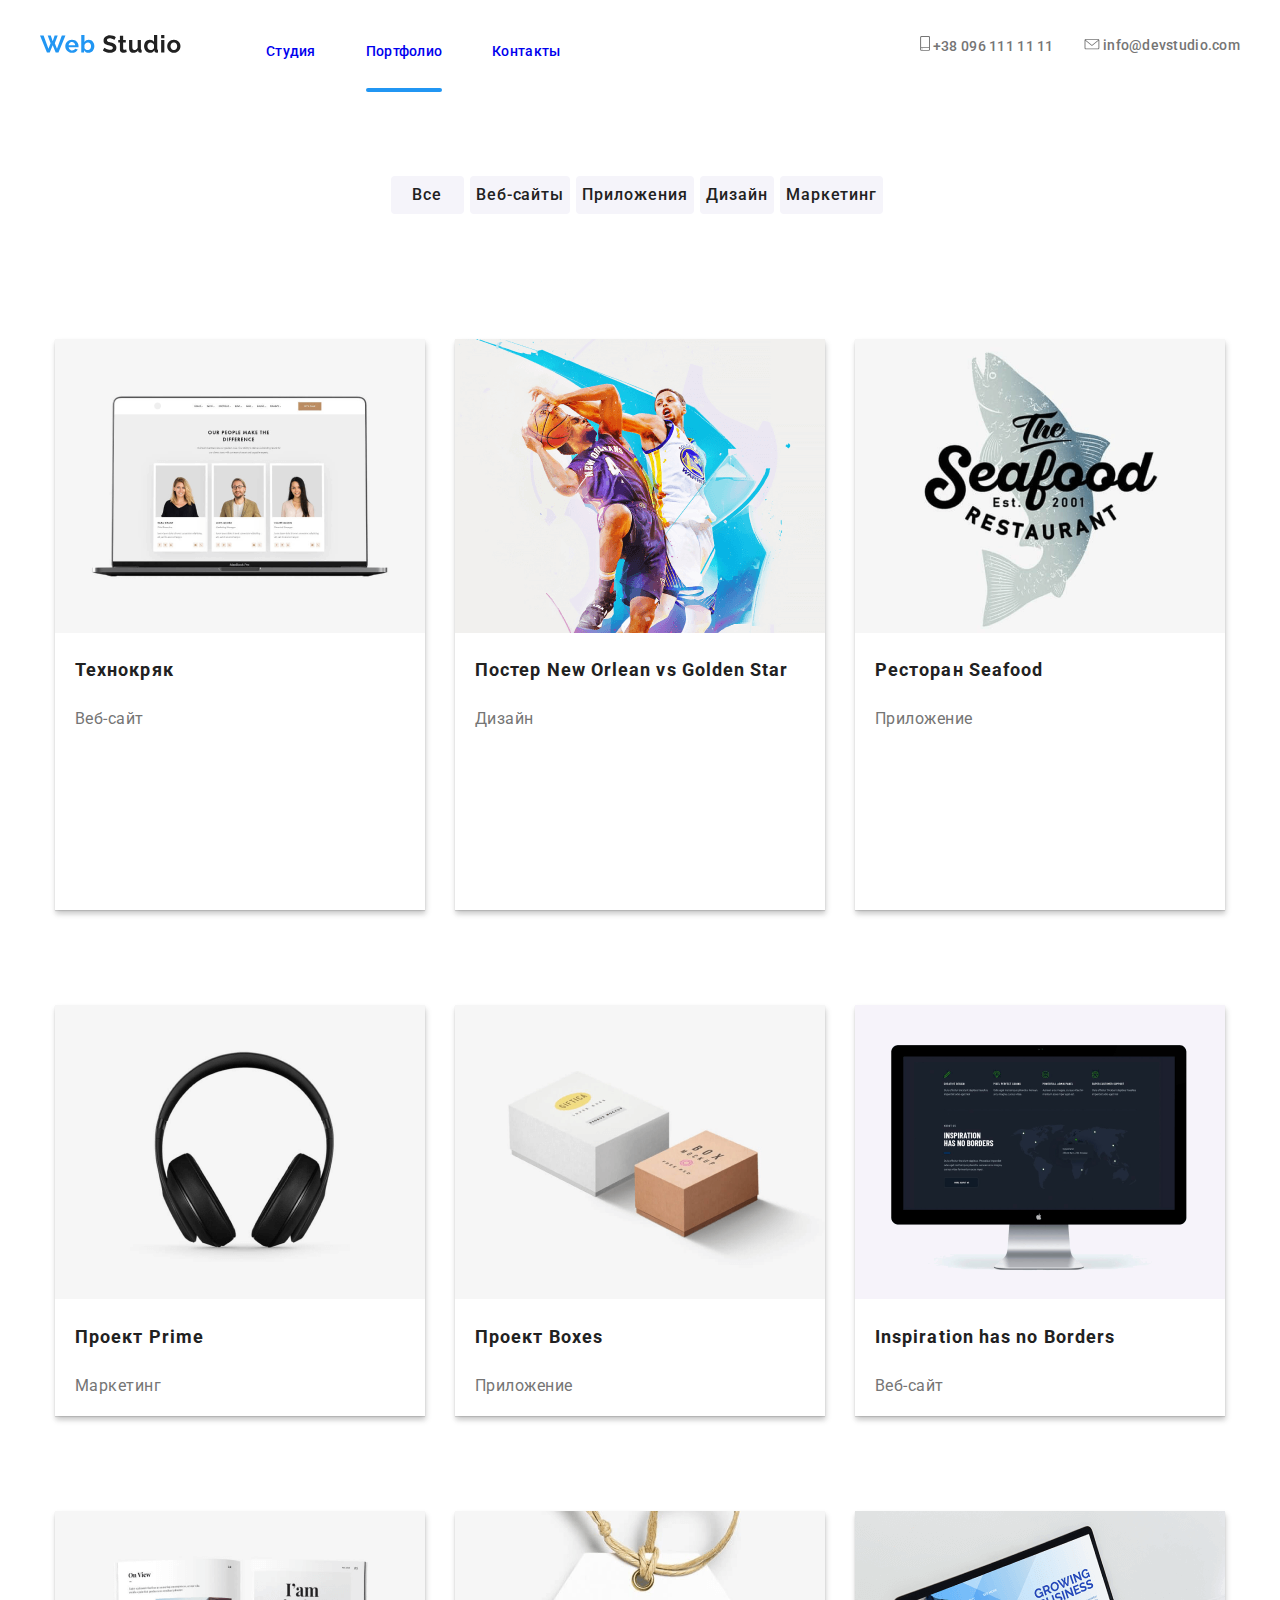
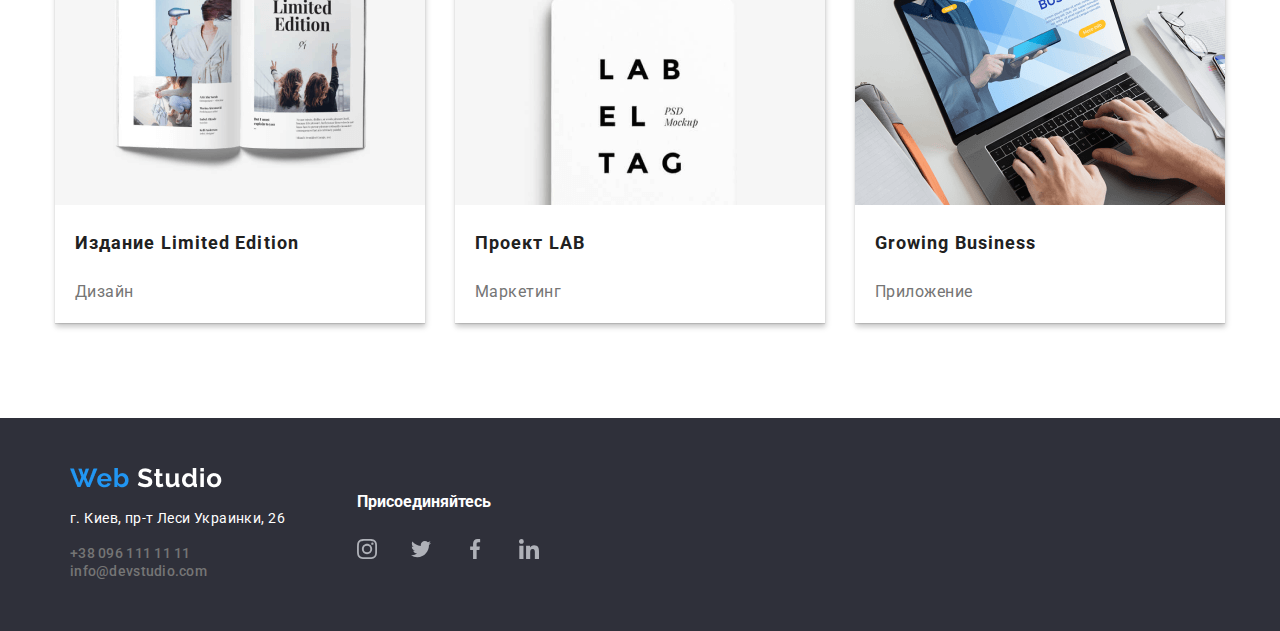
==== portfolio.html @ 84e969b4 "Copy" ====
<!DOCTYPE html>
<html lang="ru">
  <head>
    <meta charset="UTF-8" />
    <meta name="viewport" content="width=device-width, initial-scale=1.0" />
    <title>Портфолио</title>
    <link rel="stylesheet" href="./CSS/styles.css" />
    <link rel="stylesheet" href="./CSS/normalize.css" />
    <link
      href="https://fonts.googleapis.com/css2?family=Roboto:ital,wght@0,100;0,300;0,400;0,500;0,700;0,900;1,100;1,300;1,400;1,500;1,700;1,900&display=swap"
      rel="stylesheet"
    />
  </head>

  <body>
    <!--Шапка сайта-->
    <header class="page-header">
      <div class="container">
        <nav class="nav-container">
          <a href="index.html" aria-label="лого" class="logo-link">
            <svg width="141" height="28">
              <use href="./images/sprite.svg#icon-logo"></use>
            </svg>
          </a>
          <ul class="site-nav list">
            <li class="nav-link-item list">
              <a class="nav-link" href="index.html">
                <p class="nav-link-text">Студия</p>
              </a>
            </li>
            <li class="nav-link-item list">
              <a class="nav-link link current" href="portfolio.html">
                <p class="nav-link-text link current">Портфолио</p>
              </a>
            </li>
            <li class="nav-link-item list">
              <a class="nav-link" href=" ">
                <p class="nav-link-text">Контакты</p>
              </a>
            </li>
          </ul>
          <div class="site-nav-div">
            <ul class="site-nav">
              <li class="contact-list-item list">
                <a class="contact-data" href="tel: ">
                  <svg width="10" height="14.94" class="contact-data-icon">
                    <use href="./images/sprite.svg#icon-smartphone"></use>
                  </svg>
                  +38 096 111 11 11</a
                >
              </li>
              <li class="contact-list-item list">
                <a class="contact-data" href="mailto:info@devstudio.com">
                  <svg width="16" height="11.12" class="contact-data-icon">
                    <use href="./images/sprite.svg#icon-envelope"></use>
                  </svg>
                  info@devstudio.com</a
                >
              </li>
            </ul>
          </div>
        </nav>
      </div>
    </header>

    <!--Products-navigation-->
    <section class="products-nav-section">
      <div class="container">
        <h1 hidden>Проекты</h1>
        <ul class="products-list list">
          <li class="products-button">
            <button type="button" class="pro-button">Все</button>
          </li>
          <li class="products-button">
            <button type="button" class="pro-button">Веб-сайты</button>
          </li>
          <li class="products-button">
            <button type="button" class="pro-button">Приложения</button>
          </li>
          <li class="products-button">
            <button type="button" class="pro-button">Дизайн</button>
          </li>
          <li class="products-button">
            <button type="button" class="pro-button">Маркетинг</button>
          </li>
        </ul>
      </div>
    </section>

    <!--Products-->
    <section class="products-list-section">
      <div class="container">
        <ul class="products-list-main list">
          <li class="product-item">
            <a class="product-link" href=" " aria-label="Проект-1">
              <img src="./images/projects/project1.png" alt="проект1" />

              <h2 class="product-header">Технокряк</h2>
              <p class="product-subheader">Веб-сайт</p>
              <p class="product-text">
                Технокряк это современная площадка распространения коронавируса.
                Компании используют эту платформу для цифрового шпионажа и атак
                на защищённые сервера конкурентов.
              </p>
            </a>
          </li>
          <li class="product-item">
            <a class="product-link" href=" " aria-label="Проект-2">
              <img src="./images/projects/project2.png" alt="проект-2" />
              <h2 class="product-header">
                Постер <span lang="en"> New Orlean vs Golden Star</span>
              </h2>
              <p class="product-subheader">Дизайн</p>
            </a>
          </li>
          <li class="product-item">
            <a class="product-link" href=" " aria-label="Проект-3">
              <img src="./images/projects/project3.png" alt="проект3" />
              <h2 class="product-header">
                Ресторан <span lang="en">Seafood</span>
              </h2>
              <p class="product-subheader">Приложение</p>
            </a>
          </li>
          <li class="product-item">
            <a class="product-link" href=" " aria-label="Проект-4">
              <img src="./images/projects/project4.png" alt="проект4" />
              <h2 class="product-header">
                Проект <span lang="en">Prime</span>
              </h2>
              <p class="product-subheader">Маркетинг</p>
            </a>
          </li>
          <li class="product-item">
            <a class="product-link" href=" " aria-label="Проект-5">
              <img src="./images/projects/project5.png" alt="проект5" />
              <h2 class="product-header">
                Проект <span lang="en">Boxes</span>
              </h2>
              <p class="product-subheader">Приложение</p>
            </a>
          </li>
          <li class="product-item">
            <a class="product-link" href=" " aria-label="Проект-6">
              <img src="./images/projects/project6.png" alt="проект6" />
              <h2 class="product-header">
                <span lang="en">Inspiration has no Borders</span>
              </h2>
              <p class="product-subheader">Веб-сайт</p>
            </a>
          </li>
          <li class="product-item">
            <a class="product-link" href=" " aria-label="Проект-7">
              <img src="./images/projects/project7.png" alt="проект7" />
              <h2 class="product-header">
                Издание <span lang="en">Limited Edition</span>
              </h2>
              <p class="product-subheader">Дизайн</p>
            </a>
          </li>

          <li class="product-item">
            <a class="product-link" href=" " aria-label="Проект-8">
              <img src="./images/projects/project8.png" alt="проект8" />
              <h2 class="product-header">Проект <span lang="en">LAB</span></h2>
              <p class="product-subheader">Маркетинг</p>
            </a>
          </li>

          <li class="product-item">
            <a class="product-link" href=" " aria-label="Проект-9">
              <img src="./images/projects/project9.png" alt="проект9" />
              <h2 class="product-header">
                <span lang="en">Growing Business</span>
              </h2>
              <p class="product-subheader">Приложение</p>
            </a>
          </li>
        </ul>
      </div>
    </section>

    <!--Контакты-->
    <footer class="contacts-sec">
      <div class="container">
        <div class="contacts">
          <h2 hidden>Контакты</h2>
          <div class="contacts-div1">
            <a href="index.html" aria-label="лого" class="footer-logo">
              <img src="./images/header/WebStudio.png" alt="webstudio" />
            </a>

            <div class="address-div">
              <address>
                <a
                  class="address-item-link"
                  href="https://goo.gl/maps/PfShquKMq7pHnLQV8"
                >
                  <p class="address-item">г. Киев, пр-т Леси Украинки, 26</p>
                </a>
              </address>
              <ul class="list">
                <li class="contact-list-item">
                  <a class="contact-data" href="tel: ">+38 096 111 11 11</a>
                </li>
                <li class="contact-list-item">
                  <a class="contact-data" href="mailto:info@devstudio.com">
                    info@devstudio.com</a
                  >
                </li>
              </ul>
            </div>
          </div>
          <div class="join-us-div">
            <p class="join-text">Присоединяйтесь</p>
            <ul class="joinus list">
              <li class="social-link">
                <a
                  href=""
                  aria-label="иконка_инстаграм"
                  class="social-list_link-item"
                >
                  <svg width="20" height="20">
                    <use href="./images/sprite.svg#icon-instagram"></use>
                  </svg>
                </a>
              </li>
              <li class="social-link">
                <a
                  href=""
                  aria-label="иконка_твиттер"
                  class="social-list_link-item"
                >
                  <svg width="20" height="20">
                    <use href="./images/sprite.svg#icon-twitter"></use></svg
                ></a>
              </li>
              <li class="social-link">
                <a
                  href=""
                  aria-label="иконка_фейсбук"
                  class="social-list_link-item"
                >
                  <svg width="20" height="20">
                    <use href="./images/sprite.svg#icon-facebook"></use></svg
                ></a>
              </li>
              <li class="social-link">
                <a
                  href=""
                  aria-label="иконка_линкедин"
                  class="social-list_link-item"
                  ><svg width="20" height="20">
                    <use href="./images/sprite.svg#icon-linkedin"></use>
                  </svg>
                </a>
              </li>
            </ul>
          </div>
        </div>
      </div>
    </footer>
  </body>
</html>
---- CSS/styles.css ----
:root {
  font-family: "Roboto", sans-serif;
  font-style: normal;
    --main-font-color: white;}
}

html {
  box-sizing: border-box;
}

*, *:: before, 
*:: after {
  box-sizing: inherit;
}

.list {
padding: 0; 
margin: 0; 
list-style-type: none;
}

.container {
  max-width: 1200px;
  padding-left: 15px;
  padding-right: 15px;
  margin-left: auto;
  margin-right: auto;
  }


.site-nav {
 display: flex; 
}
.site-nav .nav-link-item {
  display: block;
  font-weight: 500;
  font-size: 14px;
  line-height: 16px;
  letter-spacing: 0.02em;
  color: #212121;
  margin-right: 50px;
  padding-top: 30px;
}

.site-nav .nav-link-item:last-child {
  margin-right: 0;
}

.contact-list-item {
  margin-right: 30px;
}
.site-nav .contact-list-item:last-child {
  margin-right: 0;
}

.logo {
  font-family: "Roboto", sans-serif;
}
.logo-link {
  margin-right: 85px;
}
.site-nav-div {
  margin-left: auto;
}
.hero-heading {
  margin-top: 0;
  margin-bottom: 30px;
  padding-top: 195px;
  font-weight: 900;
  font-size: 44px;
  line-height: 1.36;
  text-align: center;
  letter-spacing: 0.06em;
  text-transform: uppercase;
  color: #ffffff;
}
.hero-container {
  background-image: linear-gradient(
    to bottom, 
     rgba(47, 48, 58, 0.8), 
     rgba(47, 48, 58, 0.8) ), url(../images/header_image/Header_img.jpg); 
  background-repeat: no-repeat;
  background-origin: border-box;
  background-size: auto;
  background-position: center;
  background-size: cover;
  width: 1600px;
  height: 600px;
  left: 0px;
  top: 80px;
  background-clip: border-box;
  }


.nav-container {
  display: flex;
  align-items: center;
  /*justify-content: space-between;*/
}
.nav-link {
  font-weight: 500;
  font-size: 14px;
  line-height: 1.14;
  letter-spacing: 0.02em;
  text-decoration: none;
}
.nav-link:hover,
.nav-link:focus {
  color: #2196f3;
}
.nav-link-item {
  list-style: none;
  text-decoration: none;
  display: block;
}

/*.nav-link-text {
font-weight: 500;
font-size: 14px;
line-height: 16px;
letter-spacing: 0.02em;
color: #212121;  
}*/
/*.current {
  color:#2196F3;*/
 
}

.nav-link {
 display: block;
 padding-top: 32px;
 padding-bottom: 32px;
 font-weight: 500;
 font-size: 14px;
 line-height: 1.1428;
 letter-spacing: 0.02em;
 color: #212121;}
}
/*.nav-link .current {
 padding-bottom: 0;
}*/
.nav-link.current {
 padding-bottom: 0;
 color:#2196F3;
 }
.nav-link.current::after {
 content: '';
 display: block;
 height: 4px;
 border-radius: 2px;
 margin-top: 28px;
 background-color: #2196F3;
 }



.contact-list-item {
  list-style: none;
  text-decoration: none;
}
.contact-list-item {
  fill: #757575;
}
.contact-list-item:hover,
.contact-list-item:focus
 {
  color: #2196f3;
}
.contact-data {
  list-style: none;
  text-decoration: none;
  font-weight: 500;
  font-size: 14px;
  line-height: 1.14;
  letter-spacing: 0.02em;
  color: #757575;
}
.contact-data:hover,
.contact-data:focus {
  color: #2196f3;
}
.contact-data-icon:hover,
.contact-data-icon:focus {
  fill: #2196f3;
}

.list {
  padding: 0;
  /*margin: 0;*/
}
.hero-section {
  text-align: center;
  /*background-color: grey;*/
 }

  .button {
  display: inline-block;
  border-radius: 4px;
  padding: 10px 32px;
  min-width: 200px;
  text-align: center;
  background: #2196f3;
  color: #ffffff;
  text-transform: uppercase;
  letter-spacing: 0.06em;
  }

  .button:hover,
  .button:focus {
    background: #2196f3;
    color: #ffffff;
    text-transform: uppercase;
    letter-spacing: 0.06em;
  }

   .hero-button-text {
    font-weight: bold;
    font-size: 16px;
    line-height: 1.87;
    display: flex;
    align-items: center;
    text-align: center;
    letter-spacing: 0.06em;

    color: #FFFFFF;
  }
  .about-us-section {
 display: flex;
    align-items: center;
    text-align: center;
  }
  .abt-us-container {
    width: 1200px;
    margin-top: 0;
    margin-left: auto;
    margin-right: auto;
    margin-bottom: 94px;
    /*width: 1170px;*/
    padding-left: 15px;
    padding-right: 15px;
    justify-content: space-between;
    align-items: baseline;
  }

  .sub-heading {
    margin-top: 0;
    margin-bottom: 10px;
    font-weight: bold;
    font-size: 14px;
    line-height: 1.14;
    letter-spacing: 0.03em;
    text-transform: uppercase;
    color: #212121;
    align-items: center;
    align-items: baseline;
  }
  .about-img {
    list-style: none;
  }
  .about-img {
    display: flex;
  }

  .about-image-icon {
   list-style: none;
   margin-right: 0px;
  }
  
  .about-image-icon:last-child {
    margin-right: 0;
  }

  .antenna::before {
  content: "";
  display: inline-block;
  width: 270px;
  height: 120px;
  background-repeat: no-repeat;
  background-size: cover;
  left: 215px;
  top: 774px;
  background: #F5F4FA;
  background-image: url(../images/about/antenna.svg);
  background-repeat: no-repeat;
  background-position: center;
  border-radius: 4px;
  margin-bottom: 20px;}

    .clock::before {
  content: "";
  display: inline-block;
  width: 270px;
  height: 120px;
  background-repeat: no-repeat;
  background-size: cover;
  left: 215px;
  top: 774px;
  background: #F5F4FA;
  background-image: url(../images/about/clock.svg );
  background-repeat: no-repeat;
  background-position: center;
  border-radius: 4px;
margin-bottom: 20px;}

  .diagram::before {
  content: "";
  display: inline-block;
  width: 270px;
  height: 120px;
  background-repeat: no-repeat;
  background-size: cover;
  left: 215px;
  top: 774px;
  background: #F5F4FA;
  background-image: url(../images/about/diagram.svg );
  background-repeat: no-repeat;
  background-position: center;
  border-radius: 4px;
margin-bottom: 20px;}

  .tech::before {
  content: "";
  display: inline-block;
  width: 270px;
  height: 120px;
  background-repeat: no-repeat;
  background-size: cover;
  left: 215px;
  top: 774px;
  background: #F5F4FA;
  background-image: url(../images/about/Group.svg );
  background-repeat: no-repeat;
  background-position: center;
  border-radius: 4px;
margin-bottom: 20px;}
  }
    /* 
    position: absolute;
    width: 270px;
    height: 120px;
    left: 1115px;
    top: 774px;
    background-color: #F5F4FA;
    border-radius: 4px;*/
    }
  
  .image {
    margin-top: 0;
    margin-bottom: 55px; 
    padding-right: 96px;
    padding-left: 96px
  }
  .about-us-sect {
    list-style: none;
    text-decoration: none;
    padding-top: 87px;
    padding-bottom: 87px;
  }


.abt-text {
  margin-top: 0;
  margin-bottom: 94px;
  font-weight: normal;
  font-size: 14px;
  line-height: 1.72;
  letter-spacing: 0.03em;
  color: #757575;
  align-items: center;
  align-items: baseline;
}
.no.padding {
  padding-top: 0;
  padding-bottom: 0;
}
.activity-sec {

  }
.activity-container {
  max-width: 1200px;
  margin-top: 0;
  margin-left: auto;
  margin-right: auto;
}

.activity-list {
  display: flex;
  justify-content: space-between;
}
.activity-header {
  font-weight: bold;
  font-size: 36px;
  line-height: 1.16;
  text-align: center;
  letter-spacing: 0.03em;
  color: #212121;
}
 .activity-list-item {
  list-style: none;
  margin-top: 48px;
  /*margin-bottom: 94px;*/
  margin-right: 30px;
  
  /*border-radius: 4px;;
background-image: linear-gradient(
    to bottom, 
      #F5F4FA;  #F5F4FA)
  background-repeat: no-repeat;
  background-origin: border-box;
  background-size: auto;
  background-position: center;
  background-size: cover;
  width: 270px;
  height: 120px;
  left: 0px;
  top: 80px;
  background-clip: border-box;*/
}



.activity-subh-r {
  font-weight: bold;
  font-size: 14px;
  line-height: 1.14;
  text-align: center;
  letter-spacing: 0.03em;
  text-transform: uppercase;
  color: white;
  /*padding-top: 27px;*/
  var (--main-font-color);
align-content: center;
padding-top: 27px;
padding-bottom: 27px;}

  .activity-subh-r {
width: 370px;
left: 215px;
top: 1435px;
background-color: rgba(47, 48, 58, 0.8);
text-align: center;

  }
 
 .team-section-container {
    max-width: 1200px;
    justify-content: space-between;
    margin-left: auto;
    margin-right: auto;
    padding-left: 15px;
    padding-right: 15px;
    background: #E5E5E5;
    
  }

  .team-list {
  list-style:none;
  display: flex;
/*margin-left: 215px;
  margin-right: 215px;*/
  justify-content: space-between;
  }

  .team-list-item {
    max-width: 275px;
  /*margin-right: 30px;*/
box-shadow: 0px 2px 1px rgba(0, 0, 0, 0.2), 0px 1px 1px rgba(0, 0, 0, 0.14), 0px 1px 3px rgba(0, 0, 0, 0.12);
border-radius: 0px 0px 4px 4px;
margin-bottom: 95px;
  }
  .team-list-item:last-child {
    margin-right:0
  }
  .team-section-name {
   font-weight: bold;
   font-size: 36px;
   line-height: 42px;
   text-align: center;
   letter-spacing: 0.03em;
   color: #212121; 
  }
 

  .team-subheader {

    font-weight: 500;
    font-size: 16px;
    line-height: 19px;
    text-align: center;
    letter-spacing: 0.03em;
    color: #212121;
  }
  .profession {
    font-weight: normal;
    font-size: 16px;
    line-height: 19px;
    text-align: center;
    letter-spacing: 0.03em;
    color: #757575;
  }
  .social-link-list {
    display: flex;
    align-content: center;
    padding-left: 30px;
    padding-bottom: 20px;
  }
.social-list_link-item {
    display: inline-flex;
    justify-content: center;
    align-items: center;
    width: 44px;
    height: 44px;
    border-radius: 50%;
 }
  .social-link:hover,
  .social-link:focus {
  color: #2196f3
  ;}

  .social-link {
   margin-right: 10px;
  }
  /*.social-link::before {
  content: "";
  width: 60px;
  height: 1px;
  /*margin-right: 40px;*/
  
  
.social-list_link-item {
  fill: #afb1b8;
}
.social-list_link-item:hover, 
.social-list_link-item-svg {
  fill: white;
}
.social-list_link-item:hover .social-list_link-item-svg {
  fill: #2196F3;
 }
.social-list_link-item-svg {
 width: 20px;
 height: 20px;
}
.social-list_link-item:hover {
  background-color:  #2196F3;
}
 

  /*.social-link {
     background-image: url(../images/Socials/Instagram.svg);
     background-position: center;
     position: absolute;
      width: 44px;
      height: 44px;
      left: 515px;
      top: 2779px;*/

  

 /* .clients-container {
  max-width: 1200px;
  margin-top: 0;
 
  margin-left: auto;
  margin-right: auto; 
  padding-left: 15px;
  padding-right: 15px;
  padding-bottom: 0px;
      }*/

  .clients-section {
   margin-bottom: 94px;
   }

  .clients-list {
    list-style: none;
    display: flex;
    justify-content: space-between;}

 .clients-header {
margin-bottom: 50px;
font-weight: bold;
font-size: 36px;
line-height: 42px;
text-align: center;
letter-spacing: 0.03em;
color: #212121;

 }
.client-icon .client-icon-svg {
   fill:#AFB1B8;
}

.client-icon-svg:hover,
.client-icon-svg {
  fill: #2196f3;
}

.customers-list-item-link:hover,
.customers-list-item-link:focus {
  border-color: #2196f3;}

/*.client-icon:hover, 
.client-icon-svg {
  fill:  #2196f3}*/
 
/* .client-icon:hover,
 .client-icon:focus {
color: #2196f3;}*/

 .border{
max-width: 170px;
  /*margin-right: 30px;*/
box-shadow: 0px 2px 1px rgba(0, 0, 0, 0.2), 0px 1px 1px rgba(0, 0, 0, 0.14), 0px 1px 3px rgba(0, 0, 0, 0.12);
border-radius: 0px 0px 4px 4px;
margin-bottom: 95px;
height: 90px;
left: 1215px;
top: 2487px;
border: 1px solid #AFB1B8;
box-sizing: border-box;

  }

.client-icon .border:hover,
.border:focus {
fill: #2196f3;}

 .products-list-section {
 margin-top: 30px;
 }
  .products-list {
  list-style: none;
  display: flex;
  justify-content: center;
  margin-bottom: 95px;
  }
  .products-list:last-child {
    margin-right: 0;
  }
  
  .products-button {
    padding-right: 6px;
    /*box-shadow: 0px 3px 1px #2196F3 (0, 0, 0, 0.1), 0px 1px 2px #2196F3 (0, 0, 0, 0.08), 0px 2px 2px rgba(0, 0, 0, 0.12);
border-radius: 4px;*/    
  }
  .products-list-item {
  list-style: none;
  width: 370px;
  }
 .pro-button {
   background: #F5F4FA;
 }
 .pro-button:hover {
   background-color: #2196F3;
 }
  
  .products-nav-section {
   display: flex;
   margin-top: 84px;
   justify-content: space-around;
   
  }
  .products-list-main {
    display: flex;
    flex-wrap: wrap;
    justify-content: space-around;
  }
  .product-item {
    width: 370px;
    padding-right: 20px;
margin-bottom: 30px;
  }

  /*.product-item:nth-last-child(-n + 3) {
    margin-bottom: 0;
  }*/
  .products-list-main:last-child {
    margin-right: 0;
  }
  .product-header {
    padding-left: 20px;
  }
  .product-subheader {
    padding-left: 20px;
  }
  /*.contacts-section {
   background-color: #2F303A;
   display: flex;
   background: #2F303A;
   max-width: 1200px;
   margin-top: 94px;
  margin-left: auto;
  margin-right: auto;
  padding-left: 15px;
  padding-right: 15px;
   }*/
  .product-item {
     max-width: 376px;
      /*margin-right: 30px;*/
background: #FFFFFF;
box-sizing: border-box;
box-shadow: 0px 1px 1px rgba(0, 0, 0, 0.12), 0px 4px 4px rgba(0, 0, 0, 0.06), 1px 4px 6px rgba(0, 0, 0, 0.16);
margin-bottom: 95px;
  }
  
 .contacts-div1 {

  padding-left: 30px;
  align-content: space-between;
  }
  .address-div {
  background: #2F303A;
  padding-right: 60px;
  }
  .footer-logo {
    padding-left: 
  }
   .joinus {
    display: flex;
    background-color: #2F303A;
 
   }
   
 .social-link:hover,
  .social-link:focus {
  color: #2196f3
  ;}
 
.social-list_link-item {
  fill: #afb1b8;
}
.social-link {
  fill:  #afb1b8;}

.social-link:hover {
  fill: white;
 }
.social-link {
 width: 20px;
 height: 20px;
}
.social-link:hover {
  background-color:  #2196F3;
} 
.social-link {
    display: inline-block;
    justify-content: center;
    align-items: center;
    width: 44px;
    height: 44px;
    border-radius: 50%;}

  .contacts-sec {
   background-color: #2F303A;
   background: #2F303A;

 }  .contacts {
    display: flex;
    align-items: center;
    padding-top: 50px;
    padding-bottom: 50px;
    align-content: space-between;
     /*padding-right: 660px;
    padding-bottom: 94px;*/
    }
      .contacts1 {
    background-color: #2F303A;
    background: #2F303A;
    align-items: center;
    padding-top: 50px;
    padding-bottom: 50px;
    align-content: space-between;
     /*padding-right: 660px;
    padding-bottom: 94px;*/
    }

  .address-item {
  font-style: normal;
  font-weight: normal;
  font-size: 14px;
  line-height: 24px;
  letter-spacing: 0.03em;
  color: #FFFFFF;
  }

  .address-item-link {
   list-style: none;
   text-decoration: none
  }
  .join-text {
    color: white;
    font-weight: bold;
    padding-left: 12px;
  }
  
  .pro-button:hover,
  .pro-button:focus {
  color: white
  ;}
  
  .products-button {
  font-weight: 500;
  font-size: 16px;
  line-height: 26px;
  text-align: center;
  letter-spacing: 0.03em;
  color: #212121;
  }
 .product-item:hover,
 .product-item:focus {
  color: rgba(33, 150, 243, 0.9);
  }
  .pro-button {
    min-width: 73px;
    height: 38px;
  display: inline-block;
  border-radius: 4px;
 /* padding: 10px 32px;*/
  text-align: center;
  background: F5F4FA;
  color: #212121;
   letter-spacing: 0.06em;
   font-weight: 500;
font-size: 16px;
line-height: 26px;
border: none;
  }
 
  .products-list-main {
  list-style: none;
 }
 .product-link {
 text-decoration: none;
 
 }
 .product-header {
font-weight: bold;
font-size: 18px;
line-height: 2;
letter-spacing: 0.06em;
color: #212121;
 }
.product-subheader {
font-weight: normal;
font-size: 16px;
line-height: 1.87;
letter-spacing: 0.03em;
color: #757575;
 }

.product-text {
font-family: Roboto;
font-style: normal;
font-weight: normal;
font-size: 18px;
line-height: 28px;
letter-spacing: 0.03em;
color: #FFFFFF;;
}
.product-text:hover,
.product-text:focus {
  background: rgba(33, 150, 243, 0.9)
}
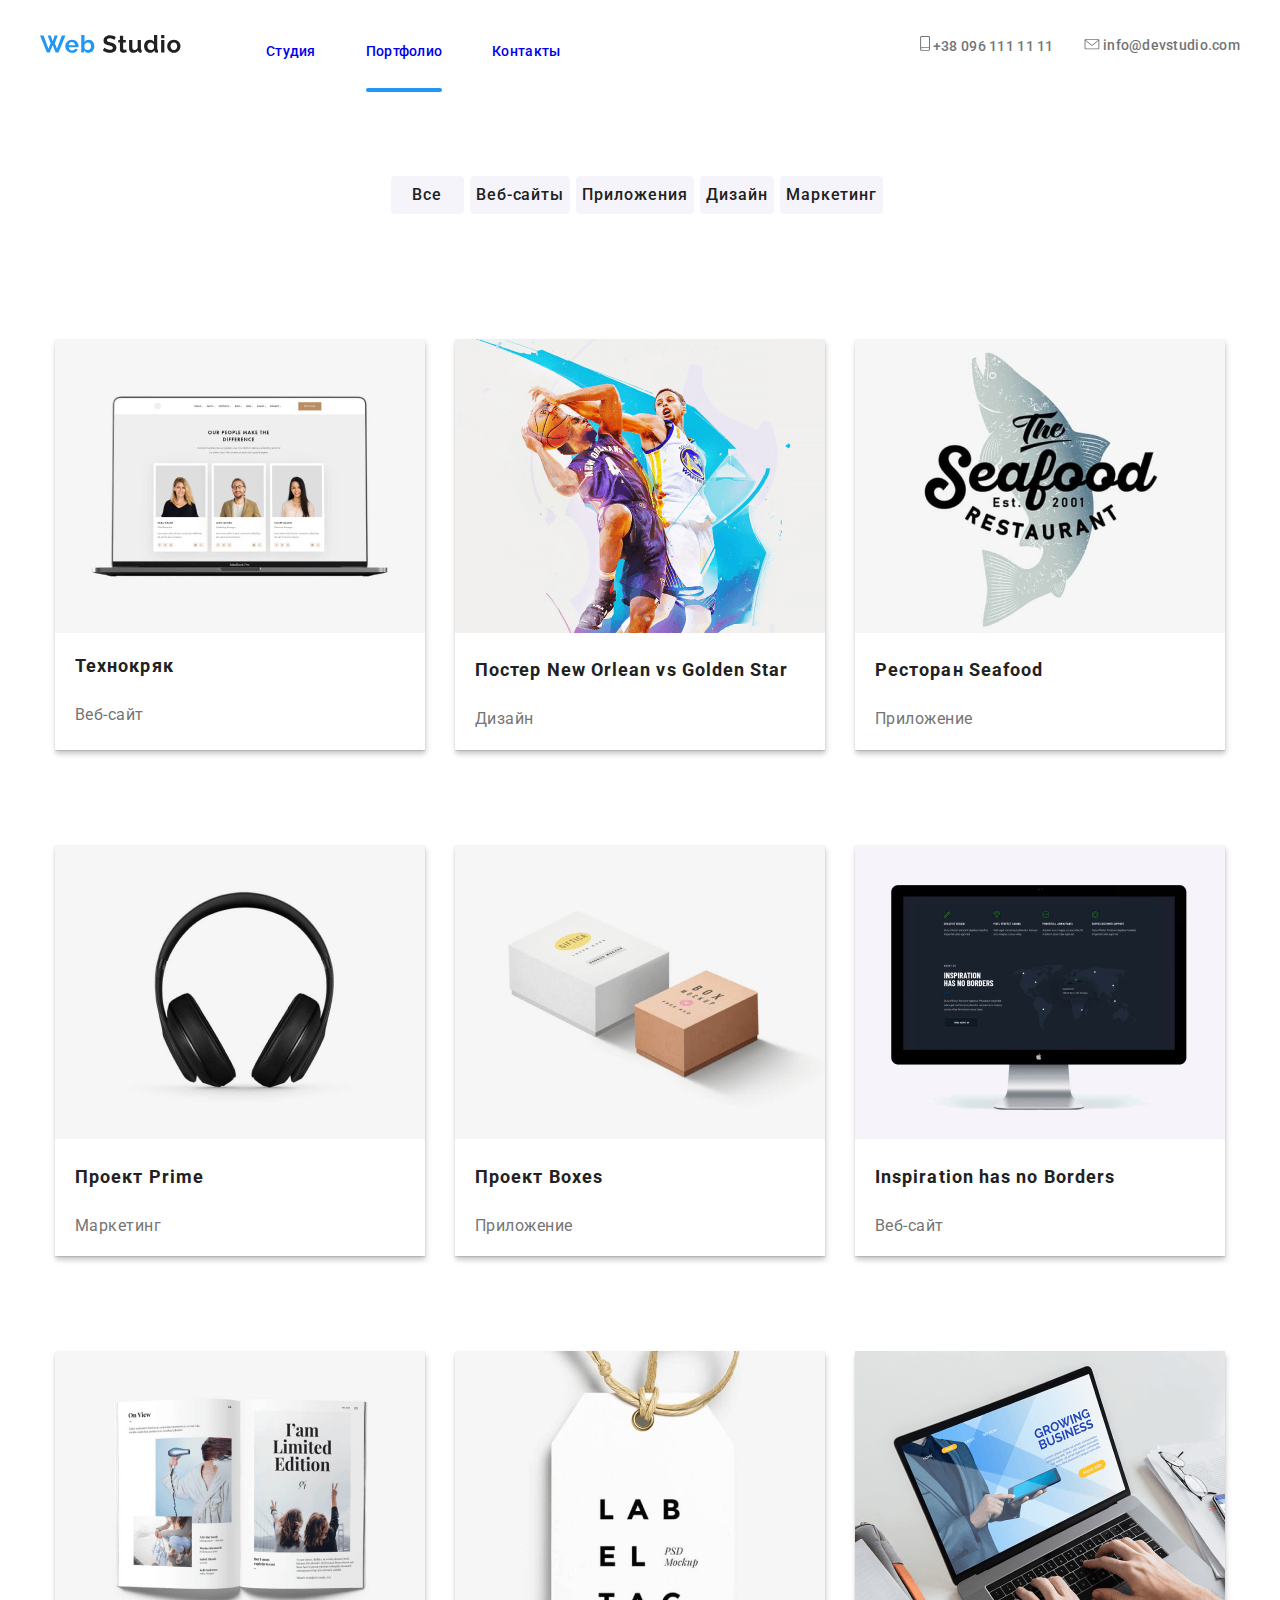
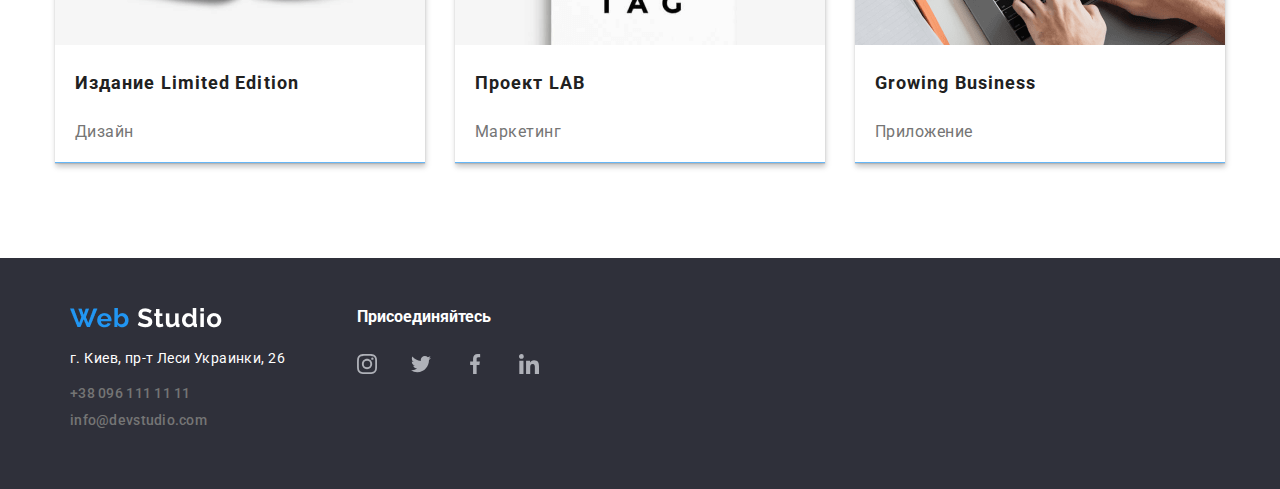
==== commit c6531a09: "0708" ====
--- a/portfolio.html
+++ b/portfolio.html
@@ -93,87 +93,151 @@
         <ul class="products-list-main list">
           <li class="product-item">
             <a class="product-link" href=" " aria-label="Проект-1">
-              <img src="./images/projects/project1.png" alt="проект1" />
-
-              <h2 class="product-header">Технокряк</h2>
-              <p class="product-subheader">Веб-сайт</p>
-              <p class="product-text">
-                Технокряк это современная площадка распространения коронавируса.
-                Компании используют эту платформу для цифрового шпионажа и атак
-                на защищённые сервера конкурентов.
-              </p>
+              <div class="product-image-wrapper">
+                <img
+                  src="./images/projects/project1.png"
+                  alt="проект1"
+                  class="product-list-image"
+                />
+
+                <h2 class="product-header">Технокряк</h2>
+                <p class="product-subheader">Веб-сайт</p>
+                <p class="product-text">
+                  Технокряк это современная площадка распространения
+                  коронавируса. Компании используют эту платформу для цифрового
+                  шпионажа и атак на защищённые сервера конкурентов.
+                </p>
+              </div>
             </a>
           </li>
           <li class="product-item">
             <a class="product-link" href=" " aria-label="Проект-2">
-              <img src="./images/projects/project2.png" alt="проект-2" />
-              <h2 class="product-header">
-                Постер <span lang="en"> New Orlean vs Golden Star</span>
-              </h2>
-              <p class="product-subheader">Дизайн</p>
+              <div class="product-image-wrapper">
+                <img src="./images/projects/project2.png" alt="проект-2" />
+                <h2 class="product-header">
+                  Постер <span lang="en"> New Orlean vs Golden Star</span>
+                </h2>
+                <p class="product-subheader">Дизайн</p>
+                <p class="product-text">
+                  Технокряк это современная площадка распространения
+                  коронавируса. Компании используют эту платформу для цифрового
+                  шпионажа и атак на защищённые сервера конкурентов.
+                </p>
+              </div>
             </a>
           </li>
           <li class="product-item">
             <a class="product-link" href=" " aria-label="Проект-3">
-              <img src="./images/projects/project3.png" alt="проект3" />
-              <h2 class="product-header">
-                Ресторан <span lang="en">Seafood</span>
-              </h2>
-              <p class="product-subheader">Приложение</p>
+              <div class="product-image-wrapper">
+                <img src="./images/projects/project3.png" alt="проект3" />
+                <h2 class="product-header">
+                  Ресторан <span lang="en">Seafood</span>
+                </h2>
+                <p class="product-subheader">Приложение</p>
+                <p class="product-text">
+                  Технокряк это современная площадка распространения
+                  коронавируса. Компании используют эту платформу для цифрового
+                  шпионажа и атак на защищённые сервера конкурентов.
+                </p>
+              </div>
             </a>
           </li>
           <li class="product-item">
             <a class="product-link" href=" " aria-label="Проект-4">
-              <img src="./images/projects/project4.png" alt="проект4" />
-              <h2 class="product-header">
-                Проект <span lang="en">Prime</span>
-              </h2>
-              <p class="product-subheader">Маркетинг</p>
+              <div class="product-image-wrapper">
+                <img src="./images/projects/project4.png" alt="проект4" />
+                <h2 class="product-header">
+                  Проект <span lang="en">Prime</span>
+                </h2>
+                <p class="product-subheader">Маркетинг</p>
+                <p class="product-text">
+                  Технокряк это современная площадка распространения
+                  коронавируса. Компании используют эту платформу для цифрового
+                  шпионажа и атак на защищённые сервера конкурентов.
+                </p>
+              </div>
             </a>
           </li>
           <li class="product-item">
             <a class="product-link" href=" " aria-label="Проект-5">
-              <img src="./images/projects/project5.png" alt="проект5" />
-              <h2 class="product-header">
-                Проект <span lang="en">Boxes</span>
-              </h2>
-              <p class="product-subheader">Приложение</p>
+              <div class="product-image-wrapper">
+                <img src="./images/projects/project5.png" alt="проект5" />
+                <h2 class="product-header">
+                  Проект <span lang="en">Boxes</span>
+                </h2>
+                <p class="product-subheader">Приложение</p>
+                <p class="product-text">
+                  Технокряк это современная площадка распространения
+                  коронавируса. Компании используют эту платформу для цифрового
+                  шпионажа и атак на защищённые сервера конкурентов.
+                </p>
+              </div>
             </a>
           </li>
           <li class="product-item">
             <a class="product-link" href=" " aria-label="Проект-6">
-              <img src="./images/projects/project6.png" alt="проект6" />
-              <h2 class="product-header">
-                <span lang="en">Inspiration has no Borders</span>
-              </h2>
-              <p class="product-subheader">Веб-сайт</p>
+              <div class="product-image-wrapper">
+                <img src="./images/projects/project6.png" alt="проект6" />
+                <h2 class="product-header">
+                  <span lang="en">Inspiration has no Borders</span>
+                </h2>
+                <p class="product-subheader">Веб-сайт</p>
+                <p class="product-text">
+                  Технокряк это современная площадка распространения
+                  коронавируса. Компании используют эту платформу для цифрового
+                  шпионажа и атак на защищённые сервера конкурентов.
+                </p>
+              </div>
             </a>
           </li>
           <li class="product-item">
             <a class="product-link" href=" " aria-label="Проект-7">
-              <img src="./images/projects/project7.png" alt="проект7" />
-              <h2 class="product-header">
-                Издание <span lang="en">Limited Edition</span>
-              </h2>
-              <p class="product-subheader">Дизайн</p>
+              <div class="product-image-wrapper">
+                <img src="./images/projects/project7.png" alt="проект7" />
+                <h2 class="product-header">
+                  Издание <span lang="en">Limited Edition</span>
+                </h2>
+                <p class="product-subheader">Дизайн</p>
+                <p class="product-text">
+                  Технокряк это современная площадка распространения
+                  коронавируса. Компании используют эту платформу для цифрового
+                  шпионажа и атак на защищённые сервера конкурентов.
+                </p>
+              </div>
             </a>
           </li>
 
           <li class="product-item">
             <a class="product-link" href=" " aria-label="Проект-8">
-              <img src="./images/projects/project8.png" alt="проект8" />
-              <h2 class="product-header">Проект <span lang="en">LAB</span></h2>
-              <p class="product-subheader">Маркетинг</p>
+              <div class="product-image-wrapper">
+                <img src="./images/projects/project8.png" alt="проект8" />
+                <h2 class="product-header">
+                  Проект <span lang="en">LAB</span>
+                </h2>
+                <p class="product-subheader">Маркетинг</p>
+                <p class="product-text">
+                  Технокряк это современная площадка распространения
+                  коронавируса. Компании используют эту платформу для цифрового
+                  шпионажа и атак на защищённые сервера конкурентов.
+                </p>
+              </div>
             </a>
           </li>
 
           <li class="product-item">
             <a class="product-link" href=" " aria-label="Проект-9">
-              <img src="./images/projects/project9.png" alt="проект9" />
-              <h2 class="product-header">
-                <span lang="en">Growing Business</span>
-              </h2>
-              <p class="product-subheader">Приложение</p>
+              <div class="product-image-wrapper">
+                <img src="./images/projects/project9.png" alt="проект9" />
+                <h2 class="product-header">
+                  <span lang="en">Growing Business</span>
+                </h2>
+                <p class="product-subheader">Приложение</p>
+                <p class="product-text">
+                  Технокряк это современная площадка распространения
+                  коронавируса. Компании используют эту платформу для цифрового
+                  шпионажа и атак на защищённые сервера конкурентов.
+                </p>
+              </div>
             </a>
           </li>
         </ul>
--- a/CSS/styles.css
+++ b/CSS/styles.css
@@ -48,6 +48,7 @@
 
 .contact-list-item {
   margin-right: 30px;
+  padding-bottom: 9px;
 }
 .site-nav .contact-list-item:last-child {
   margin-right: 0;
@@ -211,6 +212,7 @@
     color: #ffffff;
     text-transform: uppercase;
     letter-spacing: 0.06em;
+    border: none;
   }
 
    .hero-button-text {
@@ -350,6 +352,14 @@
     padding-right: 96px;
     padding-left: 96px
   }
+
+  .image-wrapper{
+    position: relative;
+  }
+  .activity-subh-r {
+    display: block;
+  }
+
   .about-us-sect {
     list-style: none;
     text-decoration: none;
@@ -416,22 +426,30 @@
   top: 80px;
   background-clip: border-box;*/
 }
-
-
+/*.acivityy-wrapper {
+  position: relative;
+}
+.activity-list-item-image {
+  display: block;
+}*/
 
 .activity-subh-r {
-  font-weight: bold;
+  /*position: absolute;*/
+  bottom: 0;
+  left: 0;
+  width: 100%;
+  padding-top: 27px;
+  padding-bottom: 27px;
+  margin: 0;
+  font-weight: 700;
   font-size: 14px;
   line-height: 1.14;
   text-align: center;
-  letter-spacing: 0.03em;
   text-transform: uppercase;
-  color: white;
-  /*padding-top: 27px;*/
-  var (--main-font-color);
-align-content: center;
-padding-top: 27px;
-padding-bottom: 27px;}
+  color: #ffffff;
+  background-color: rgba(47, 48, 58, 0.8);
+  
+}
 
   .activity-subh-r {
 width: 370px;
@@ -589,6 +607,12 @@
  }
 .client-icon .client-icon-svg {
    fill:#AFB1B8;
+}
+.client-icon:last-child {
+  margin-right: 0px;
+}
+.client-icon {
+  margin-right: 30px;
 }
 
 .client-icon-svg:hover,
@@ -668,10 +692,15 @@
   }
   .product-item {
     width: 370px;
-    padding-right: 20px;
-margin-bottom: 30px;
-  }
-
+    margin-bottom: 30px;
+  }
+  .product-image-wrapper {
+  position: relative;
+  overflow: hidden;
+  }
+ .product-list-image {
+   display: block;
+ }
   /*.product-item:nth-last-child(-n + 3) {
     margin-bottom: 0;
   }*/
@@ -712,6 +741,7 @@
   .address-div {
   background: #2F303A;
   padding-right: 60px;
+  
   }
   .footer-logo {
     padding-left: 
@@ -719,8 +749,10 @@
    .joinus {
     display: flex;
     background-color: #2F303A;
- 
-   }
+    }
+    .join-text {
+      margin-top: 0px;
+    }
    
  .social-link:hover,
   .social-link:focus {
@@ -757,7 +789,7 @@
 
  }  .contacts {
     display: flex;
-    align-items: center;
+    /*align-items: center;*/
     padding-top: 50px;
     padding-bottom: 50px;
     align-content: space-between;
@@ -787,6 +819,11 @@
   .address-item-link {
    list-style: none;
    text-decoration: none
+   
+  }
+
+  .address-item-link {
+  padding-bottom: 9px;
   }
   .join-text {
     color: white;
@@ -856,7 +893,33 @@
 font-size: 18px;
 line-height: 28px;
 letter-spacing: 0.03em;
-color: #FFFFFF;;
+color: #FFFFFF;
+position: absolute;
+  top: 0;
+  left: 0;
+  width: 100%;
+  height: 100%;
+
+  display: flex;
+  align-items: center;
+  margin-top: 0;
+  margin-bottom: 0;
+  padding-right: 24px;
+  padding-left: 15px;
+
+  font-weight: 400;
+  font-size: 18px;
+  line-height: 1.55;
+  color: #ffffff;
+  background-color: rgba(33, 150, 243, 0.9);
+
+  transform: translateY(100%);
+  transition: transform 250ms cubic-bezier(0.4, 0, 0.2, 1);
+}
+.product-link:hover .product-text,
+.product-link:focus .product-text {
+  transform: translateY(0);
+  opacity: 1;
 }
 .product-text:hover,
 .product-text:focus {
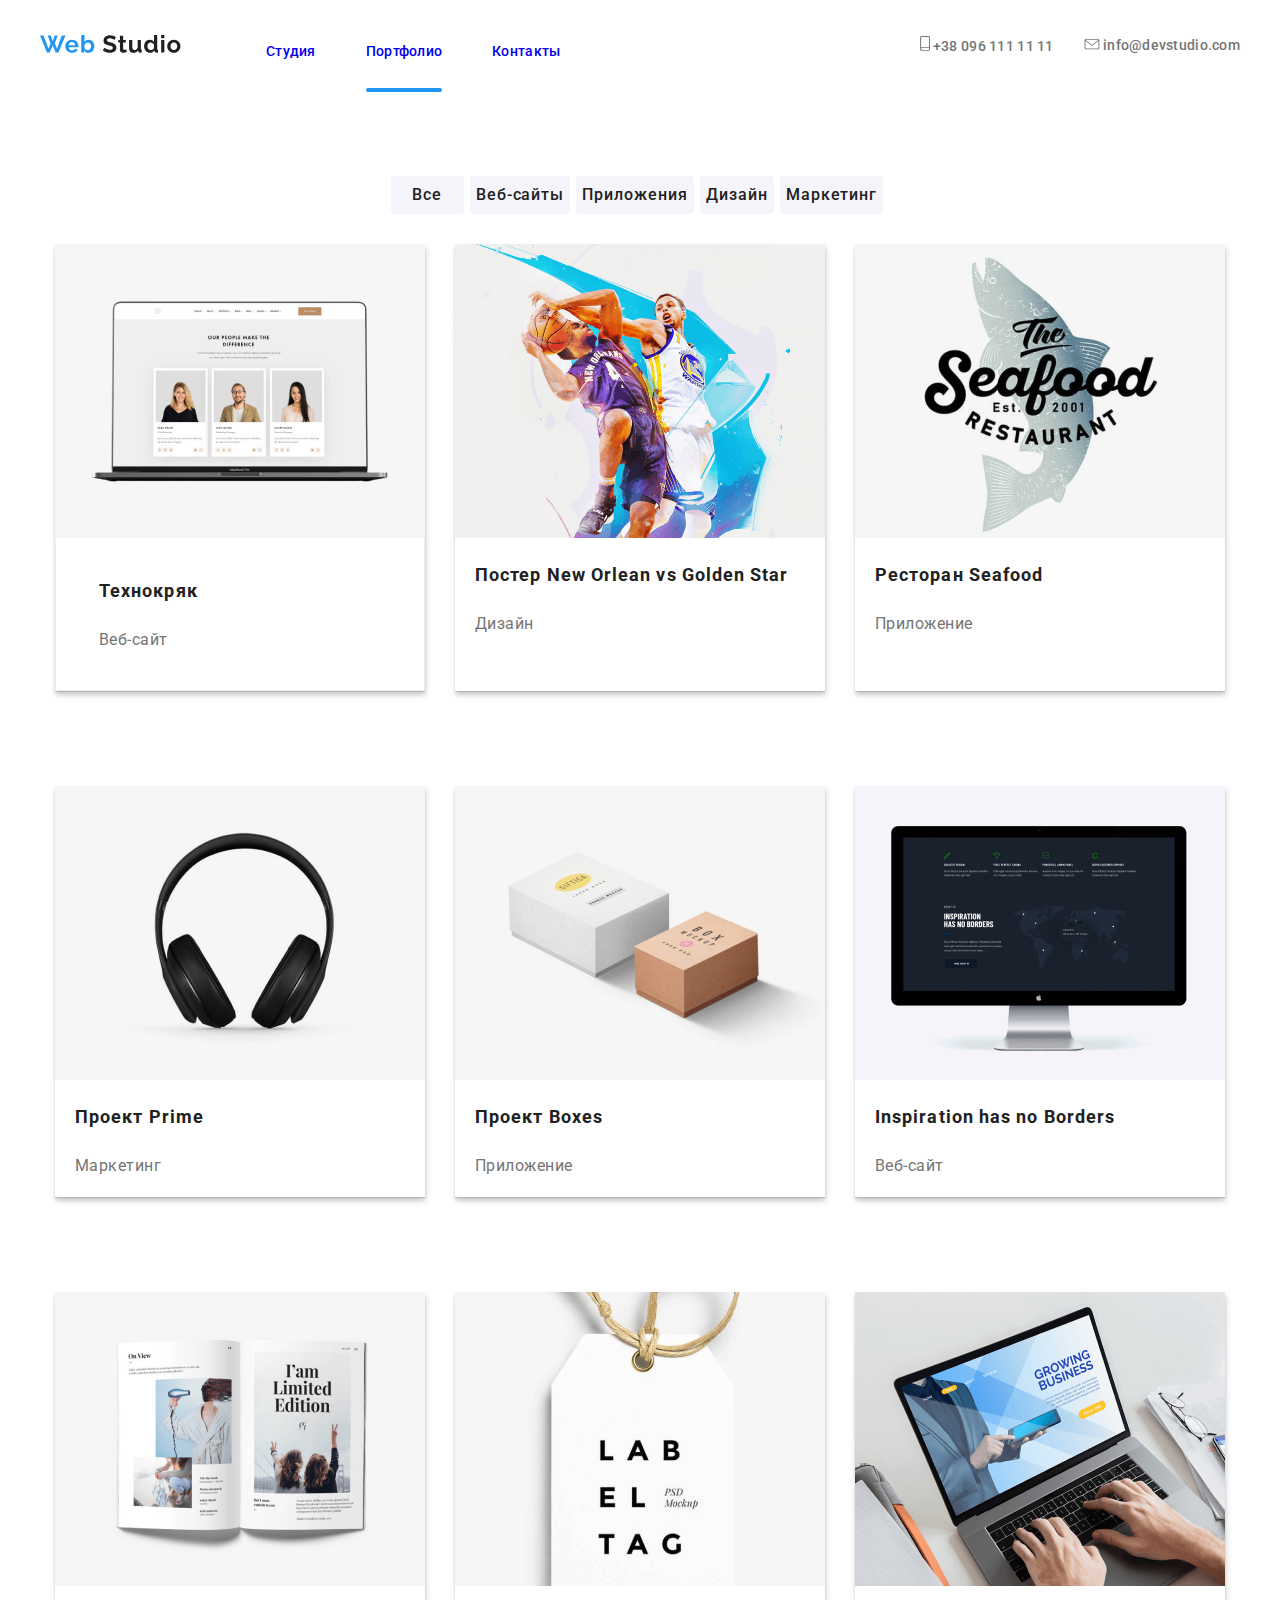
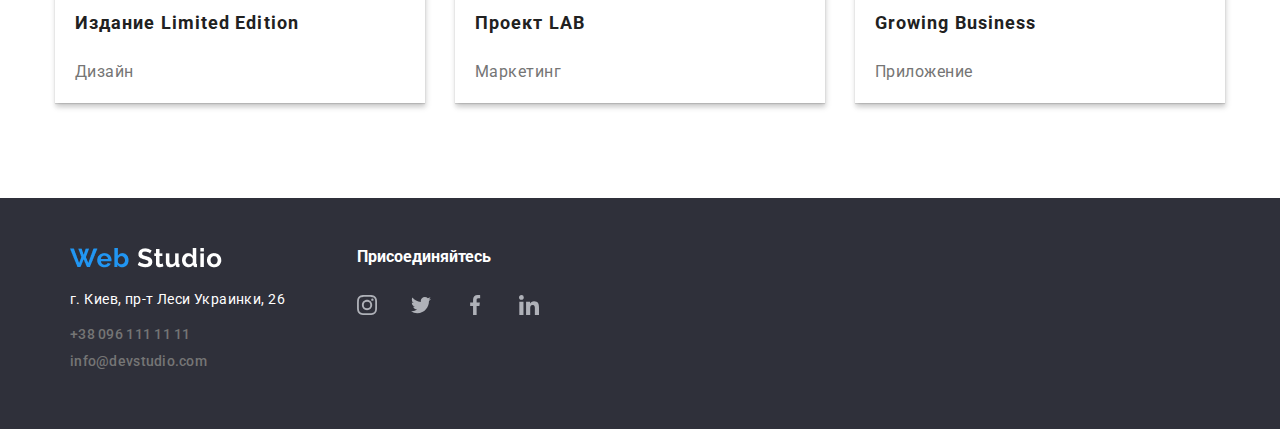
==== commit 03431ad7: "0708-1" ====
--- a/portfolio.html
+++ b/portfolio.html
@@ -94,149 +94,156 @@
           <li class="product-item">
             <a class="product-link" href=" " aria-label="Проект-1">
               <div class="product-image-wrapper">
+                <p class="product-text">
+                  Технокряк это современная площадка распространения
+                  коронавируса. Компании используют эту платформу для цифрового
+                  шпионажа и атак на защищённые сервера конкурентов.
+                </p>
+
                 <img
                   src="./images/projects/project1.png"
                   alt="проект1"
                   class="product-list-image"
                 />
-
-                <h2 class="product-header">Технокряк</h2>
+                <div class="product-link-headers">
+                  <h2 class="product-header">Технокряк</h2>
+                  <p class="product-subheader">Веб-сайт</p>
+                </div>
+              </div>
+            </a>
+          </li>
+          <li class="product-item">
+            <a class="product-link" href=" " aria-label="Проект-2">
+              <div class="product-image-wrapper">
+                <p class="product-text">
+                  Технокряк это современная площадка распространения
+                  коронавируса. Компании используют эту платформу для цифрового
+                  шпионажа и атак на защищённые сервера конкурентов.
+                </p>
+                <img src="./images/projects/project2.png" alt="проект-2" />
+                <h2 class="product-header">
+                  Постер <span lang="en"> New Orlean vs Golden Star</span>
+                </h2>
+                <p class="product-subheader">Дизайн</p>
+              </div>
+            </a>
+          </li>
+          <li class="product-item">
+            <a class="product-link" href=" " aria-label="Проект-3">
+              <div class="product-image-wrapper">
+                <p class="product-text">
+                  Технокряк это современная площадка распространения
+                  коронавируса. Компании используют эту платформу для цифрового
+                  шпионажа и атак на защищённые сервера конкурентов.
+                </p>
+                <img src="./images/projects/project3.png" alt="проект3" />
+                <h2 class="product-header">
+                  Ресторан <span lang="en">Seafood</span>
+                </h2>
+                <p class="product-subheader">Приложение</p>
+              </div>
+            </a>
+          </li>
+          <li class="product-item">
+            <a class="product-link" href=" " aria-label="Проект-4">
+              <div class="product-image-wrapper">
+                <p class="product-text">
+                  Технокряк это современная площадка распространения
+                  коронавируса. Компании используют эту платформу для цифрового
+                  шпионажа и атак на защищённые сервера конкурентов.
+                </p>
+                <img src="./images/projects/project4.png" alt="проект4" />
+                <h2 class="product-header">
+                  Проект <span lang="en">Prime</span>
+                </h2>
+                <p class="product-subheader">Маркетинг</p>
+                <p class="product-text">
+                  Технокряк это современная площадка распространения
+                  коронавируса. Компании используют эту платформу для цифрового
+                  шпионажа и атак на защищённые сервера конкурентов.
+                </p>
+              </div>
+            </a>
+          </li>
+          <li class="product-item">
+            <a class="product-link" href=" " aria-label="Проект-5">
+              <div class="product-image-wrapper">
+                <p class="product-text">
+                  Технокряк это современная площадка распространения
+                  коронавируса. Компании используют эту платформу для цифрового
+                  шпионажа и атак на защищённые сервера конкурентов.
+                </p>
+                <img src="./images/projects/project5.png" alt="проект5" />
+                <h2 class="product-header">
+                  Проект <span lang="en">Boxes</span>
+                </h2>
+                <p class="product-subheader">Приложение</p>
+              </div>
+            </a>
+          </li>
+          <li class="product-item">
+            <a class="product-link" href=" " aria-label="Проект-6">
+              <div class="product-image-wrapper">
+                <p class="product-text">
+                  Технокряк это современная площадка распространения
+                  коронавируса. Компании используют эту платформу для цифрового
+                  шпионажа и атак на защищённые сервера конкурентов.
+                </p>
+                <img src="./images/projects/project6.png" alt="проект6" />
+                <h2 class="product-header">
+                  <span lang="en">Inspiration has no Borders</span>
+                </h2>
                 <p class="product-subheader">Веб-сайт</p>
-                <p class="product-text">
-                  Технокряк это современная площадка распространения
-                  коронавируса. Компании используют эту платформу для цифрового
-                  шпионажа и атак на защищённые сервера конкурентов.
-                </p>
-              </div>
-            </a>
-          </li>
-          <li class="product-item">
-            <a class="product-link" href=" " aria-label="Проект-2">
-              <div class="product-image-wrapper">
-                <img src="./images/projects/project2.png" alt="проект-2" />
-                <h2 class="product-header">
-                  Постер <span lang="en"> New Orlean vs Golden Star</span>
+              </div>
+            </a>
+          </li>
+          <li class="product-item">
+            <a class="product-link" href=" " aria-label="Проект-7">
+              <div class="product-image-wrapper">
+                <p class="product-text">
+                  Технокряк это современная площадка распространения
+                  коронавируса. Компании используют эту платформу для цифрового
+                  шпионажа и атак на защищённые сервера конкурентов.
+                </p>
+                <img src="./images/projects/project7.png" alt="проект7" />
+                <h2 class="product-header">
+                  Издание <span lang="en">Limited Edition</span>
                 </h2>
                 <p class="product-subheader">Дизайн</p>
-                <p class="product-text">
-                  Технокряк это современная площадка распространения
-                  коронавируса. Компании используют эту платформу для цифрового
-                  шпионажа и атак на защищённые сервера конкурентов.
-                </p>
-              </div>
-            </a>
-          </li>
-          <li class="product-item">
-            <a class="product-link" href=" " aria-label="Проект-3">
-              <div class="product-image-wrapper">
-                <img src="./images/projects/project3.png" alt="проект3" />
-                <h2 class="product-header">
-                  Ресторан <span lang="en">Seafood</span>
+              </div>
+            </a>
+          </li>
+
+          <li class="product-item">
+            <a class="product-link" href=" " aria-label="Проект-8">
+              <div class="product-image-wrapper">
+                <p class="product-text">
+                  Технокряк это современная площадка распространения
+                  коронавируса. Компании используют эту платформу для цифрового
+                  шпионажа и атак на защищённые сервера конкурентов.
+                </p>
+                <img src="./images/projects/project8.png" alt="проект8" />
+                <h2 class="product-header">
+                  Проект <span lang="en">LAB</span>
+                </h2>
+                <p class="product-subheader">Маркетинг</p>
+              </div>
+            </a>
+          </li>
+
+          <li class="product-item">
+            <a class="product-link" href=" " aria-label="Проект-9">
+              <div class="product-image-wrapper">
+                <p class="product-text">
+                  Технокряк это современная площадка распространения
+                  коронавируса. Компании используют эту платформу для цифрового
+                  шпионажа и атак на защищённые сервера конкурентов.
+                </p>
+                <img src="./images/projects/project9.png" alt="проект9" />
+                <h2 class="product-header">
+                  <span lang="en">Growing Business</span>
                 </h2>
                 <p class="product-subheader">Приложение</p>
-                <p class="product-text">
-                  Технокряк это современная площадка распространения
-                  коронавируса. Компании используют эту платформу для цифрового
-                  шпионажа и атак на защищённые сервера конкурентов.
-                </p>
-              </div>
-            </a>
-          </li>
-          <li class="product-item">
-            <a class="product-link" href=" " aria-label="Проект-4">
-              <div class="product-image-wrapper">
-                <img src="./images/projects/project4.png" alt="проект4" />
-                <h2 class="product-header">
-                  Проект <span lang="en">Prime</span>
-                </h2>
-                <p class="product-subheader">Маркетинг</p>
-                <p class="product-text">
-                  Технокряк это современная площадка распространения
-                  коронавируса. Компании используют эту платформу для цифрового
-                  шпионажа и атак на защищённые сервера конкурентов.
-                </p>
-              </div>
-            </a>
-          </li>
-          <li class="product-item">
-            <a class="product-link" href=" " aria-label="Проект-5">
-              <div class="product-image-wrapper">
-                <img src="./images/projects/project5.png" alt="проект5" />
-                <h2 class="product-header">
-                  Проект <span lang="en">Boxes</span>
-                </h2>
-                <p class="product-subheader">Приложение</p>
-                <p class="product-text">
-                  Технокряк это современная площадка распространения
-                  коронавируса. Компании используют эту платформу для цифрового
-                  шпионажа и атак на защищённые сервера конкурентов.
-                </p>
-              </div>
-            </a>
-          </li>
-          <li class="product-item">
-            <a class="product-link" href=" " aria-label="Проект-6">
-              <div class="product-image-wrapper">
-                <img src="./images/projects/project6.png" alt="проект6" />
-                <h2 class="product-header">
-                  <span lang="en">Inspiration has no Borders</span>
-                </h2>
-                <p class="product-subheader">Веб-сайт</p>
-                <p class="product-text">
-                  Технокряк это современная площадка распространения
-                  коронавируса. Компании используют эту платформу для цифрового
-                  шпионажа и атак на защищённые сервера конкурентов.
-                </p>
-              </div>
-            </a>
-          </li>
-          <li class="product-item">
-            <a class="product-link" href=" " aria-label="Проект-7">
-              <div class="product-image-wrapper">
-                <img src="./images/projects/project7.png" alt="проект7" />
-                <h2 class="product-header">
-                  Издание <span lang="en">Limited Edition</span>
-                </h2>
-                <p class="product-subheader">Дизайн</p>
-                <p class="product-text">
-                  Технокряк это современная площадка распространения
-                  коронавируса. Компании используют эту платформу для цифрового
-                  шпионажа и атак на защищённые сервера конкурентов.
-                </p>
-              </div>
-            </a>
-          </li>
-
-          <li class="product-item">
-            <a class="product-link" href=" " aria-label="Проект-8">
-              <div class="product-image-wrapper">
-                <img src="./images/projects/project8.png" alt="проект8" />
-                <h2 class="product-header">
-                  Проект <span lang="en">LAB</span>
-                </h2>
-                <p class="product-subheader">Маркетинг</p>
-                <p class="product-text">
-                  Технокряк это современная площадка распространения
-                  коронавируса. Компании используют эту платформу для цифрового
-                  шпионажа и атак на защищённые сервера конкурентов.
-                </p>
-              </div>
-            </a>
-          </li>
-
-          <li class="product-item">
-            <a class="product-link" href=" " aria-label="Проект-9">
-              <div class="product-image-wrapper">
-                <img src="./images/projects/project9.png" alt="проект9" />
-                <h2 class="product-header">
-                  <span lang="en">Growing Business</span>
-                </h2>
-                <p class="product-subheader">Приложение</p>
-                <p class="product-text">
-                  Технокряк это современная площадка распространения
-                  коронавируса. Компании используют эту платформу для цифрового
-                  шпионажа и атак на защищённые сервера конкурентов.
-                </p>
               </div>
             </a>
           </li>
--- a/CSS/styles.css
+++ b/CSS/styles.css
@@ -657,7 +657,7 @@
   list-style: none;
   display: flex;
   justify-content: center;
-  margin-bottom: 95px;
+  /*margin-bottom: 95px;*/
   }
   .products-list:last-child {
     margin-right: 0;
@@ -925,4 +925,14 @@
 .product-text:focus {
   background: rgba(33, 150, 243, 0.9)
 }
-
+.product-link-headers {
+  padding-top: 20px;
+  padding-right: 23px;
+  padding-bottom: 19px;
+  padding-left: 23px;
+  border-right: 1px solid #eeeeee;
+  border-bottom: 1px solid #eeeeee;
+  border-left: 1px solid #eeeeee;
+}
+
+
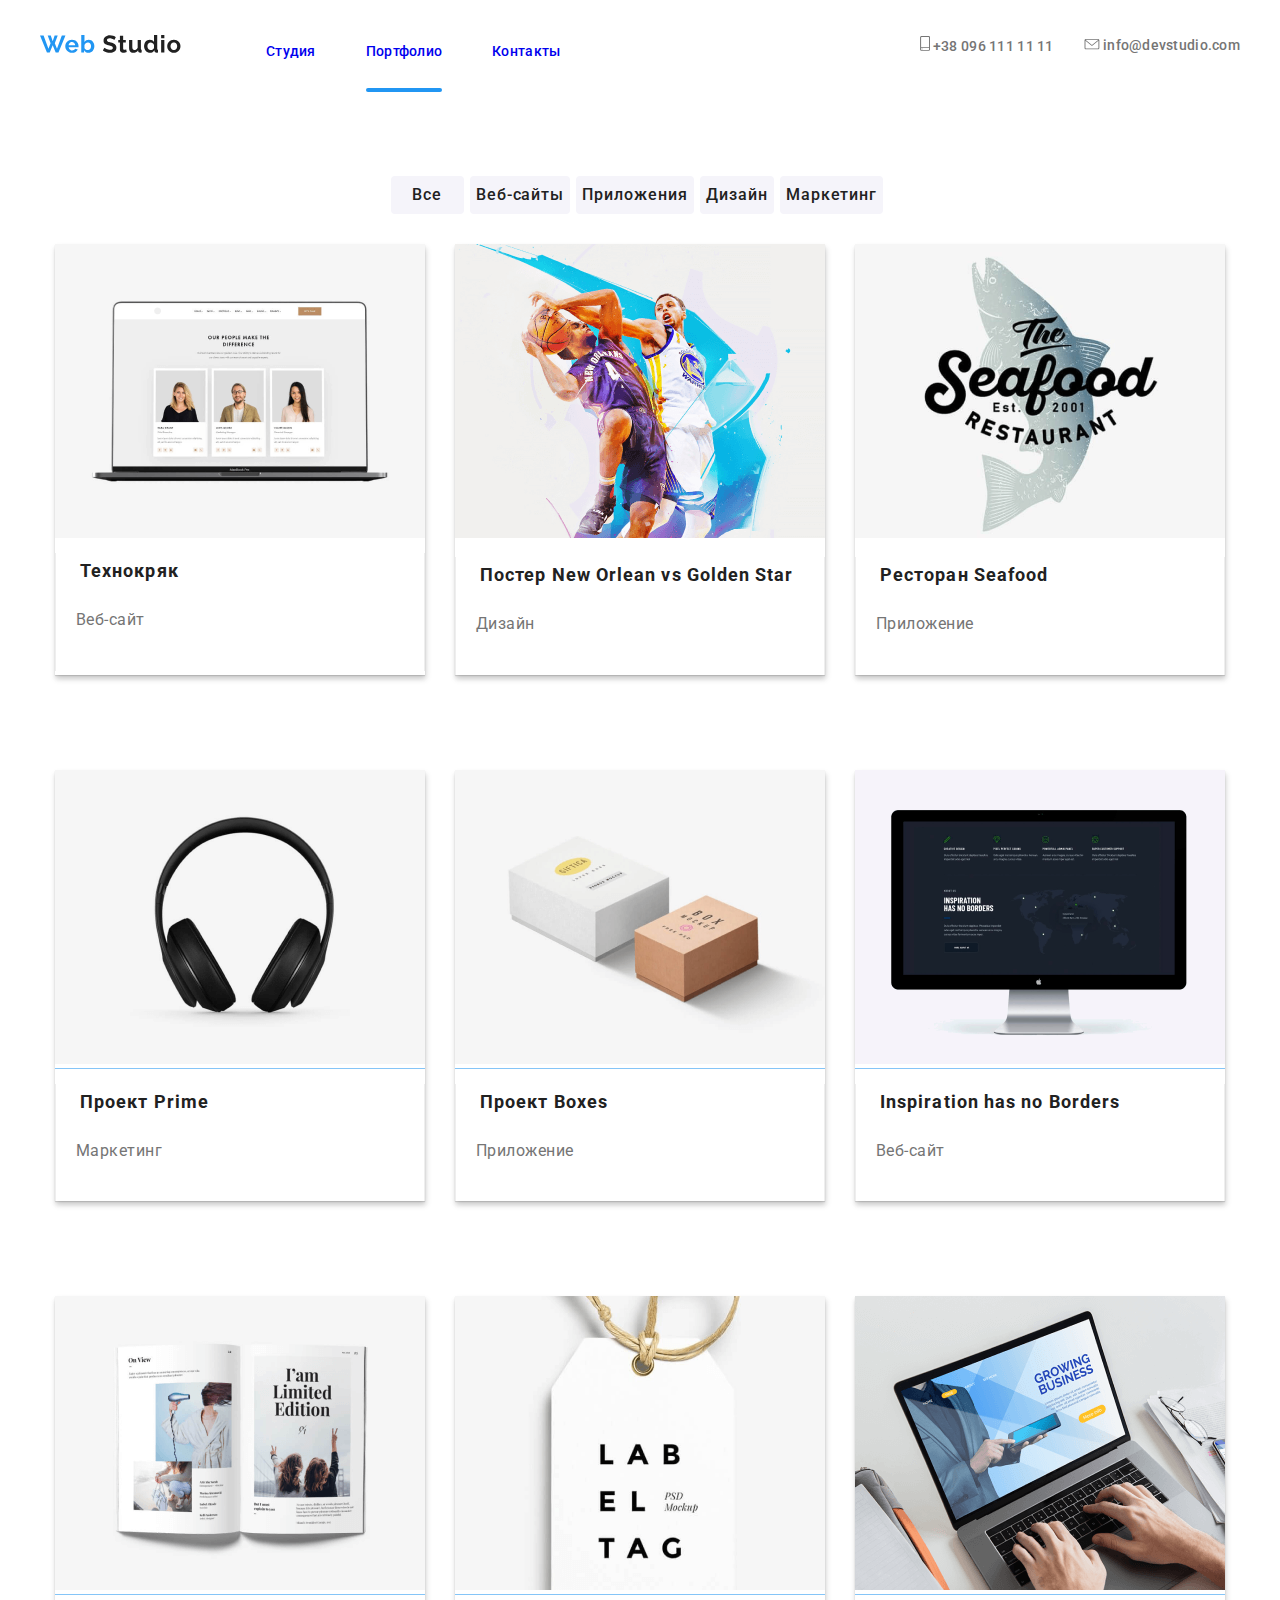
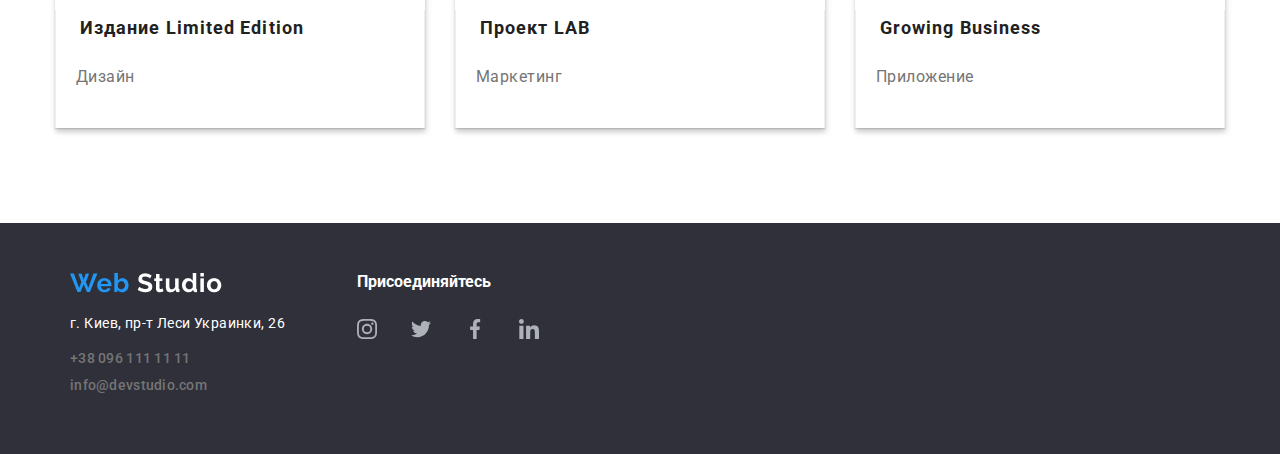
==== commit 3f3e3e82: "Portfolio-edit" ====
--- a/portfolio.html
+++ b/portfolio.html
@@ -105,10 +105,10 @@
                   alt="проект1"
                   class="product-list-image"
                 />
-                <div class="product-link-headers">
-                  <h2 class="product-header">Технокряк</h2>
-                  <p class="product-subheader">Веб-сайт</p>
-                </div>
+              </div>
+              <div class="product-link-headers">
+                <h2 class="product-header">Технокряк</h2>
+                <p class="product-subheader">Веб-сайт</p>
               </div>
             </a>
           </li>
@@ -121,6 +121,8 @@
                   шпионажа и атак на защищённые сервера конкурентов.
                 </p>
                 <img src="./images/projects/project2.png" alt="проект-2" />
+              </div>
+              <div class="product-link-headers">
                 <h2 class="product-header">
                   Постер <span lang="en"> New Orlean vs Golden Star</span>
                 </h2>
@@ -137,6 +139,8 @@
                   шпионажа и атак на защищённые сервера конкурентов.
                 </p>
                 <img src="./images/projects/project3.png" alt="проект3" />
+              </div>
+              <div class="product-link-headers">
                 <h2 class="product-header">
                   Ресторан <span lang="en">Seafood</span>
                 </h2>
@@ -153,15 +157,12 @@
                   шпионажа и атак на защищённые сервера конкурентов.
                 </p>
                 <img src="./images/projects/project4.png" alt="проект4" />
+              </div>
+              <div class="product-link-headers">
                 <h2 class="product-header">
                   Проект <span lang="en">Prime</span>
                 </h2>
                 <p class="product-subheader">Маркетинг</p>
-                <p class="product-text">
-                  Технокряк это современная площадка распространения
-                  коронавируса. Компании используют эту платформу для цифрового
-                  шпионажа и атак на защищённые сервера конкурентов.
-                </p>
               </div>
             </a>
           </li>
@@ -174,6 +175,8 @@
                   шпионажа и атак на защищённые сервера конкурентов.
                 </p>
                 <img src="./images/projects/project5.png" alt="проект5" />
+              </div>
+              <div class="product-link-headers">
                 <h2 class="product-header">
                   Проект <span lang="en">Boxes</span>
                 </h2>
@@ -190,6 +193,8 @@
                   шпионажа и атак на защищённые сервера конкурентов.
                 </p>
                 <img src="./images/projects/project6.png" alt="проект6" />
+              </div>
+              <div class="product-link-headers">
                 <h2 class="product-header">
                   <span lang="en">Inspiration has no Borders</span>
                 </h2>
@@ -206,6 +211,8 @@
                   шпионажа и атак на защищённые сервера конкурентов.
                 </p>
                 <img src="./images/projects/project7.png" alt="проект7" />
+              </div>
+              <div class="product-link-headers">
                 <h2 class="product-header">
                   Издание <span lang="en">Limited Edition</span>
                 </h2>
@@ -223,6 +230,8 @@
                   шпионажа и атак на защищённые сервера конкурентов.
                 </p>
                 <img src="./images/projects/project8.png" alt="проект8" />
+              </div>
+              <div class="product-link-headers">
                 <h2 class="product-header">
                   Проект <span lang="en">LAB</span>
                 </h2>
@@ -240,6 +249,8 @@
                   шпионажа и атак на защищённые сервера конкурентов.
                 </p>
                 <img src="./images/projects/project9.png" alt="проект9" />
+              </div>
+              <div class="product-link-headers">
                 <h2 class="product-header">
                   <span lang="en">Growing Business</span>
                 </h2>
--- a/CSS/styles.css
+++ b/CSS/styles.css
@@ -356,9 +356,7 @@
   .image-wrapper{
     position: relative;
   }
-  .activity-subh-r {
-    display: block;
-  }
+
 
   .about-us-sect {
     list-style: none;
@@ -404,6 +402,9 @@
   text-align: center;
   letter-spacing: 0.03em;
   color: #212121;
+}
+.activity-wrapper {
+  position: relative;
 }
  .activity-list-item {
   list-style: none;
@@ -429,12 +430,13 @@
 /*.acivityy-wrapper {
   position: relative;
 }
-.activity-list-item-image {
-  display: block;
-}*/
+*/
+   .activity-list-item-image {
+    display: block;
+  }
 
 .activity-subh-r {
-  /*position: absolute;*/
+  position: absolute;
   bottom: 0;
   left: 0;
   width: 100%;
@@ -448,18 +450,17 @@
   text-transform: uppercase;
   color: #ffffff;
   background-color: rgba(47, 48, 58, 0.8);
-  
-}
-
-  .activity-subh-r {
+  }
+
+/*  .activity-subh-r {
 width: 370px;
 left: 215px;
 top: 1435px;
 background-color: rgba(47, 48, 58, 0.8);
 text-align: center;
 
-  }
- 
+  }*/
+
  .team-section-container {
     max-width: 1200px;
     justify-content: space-between;
@@ -708,10 +709,10 @@
     margin-right: 0;
   }
   .product-header {
-    padding-left: 20px;
+    margin-left: 24px;
   }
   .product-subheader {
-    padding-left: 20px;
+    margin-left: 20px;
   }
   /*.contacts-section {
    background-color: #2F303A;
@@ -926,12 +927,12 @@
   background: rgba(33, 150, 243, 0.9)
 }
 .product-link-headers {
-  padding-top: 20px;
-  padding-right: 23px;
-  padding-bottom: 19px;
-  padding-left: 23px;
+  /*padding-top: 20px;*/
+  padding-right: 0px;
+  padding-bottom: 20px;
+  padding-left: 0px;
   border-right: 1px solid #eeeeee;
-  border-bottom: 1px solid #eeeeee;
+  /*border-bottom: 1px solid #eeeeee;*/
   border-left: 1px solid #eeeeee;
 }
 
